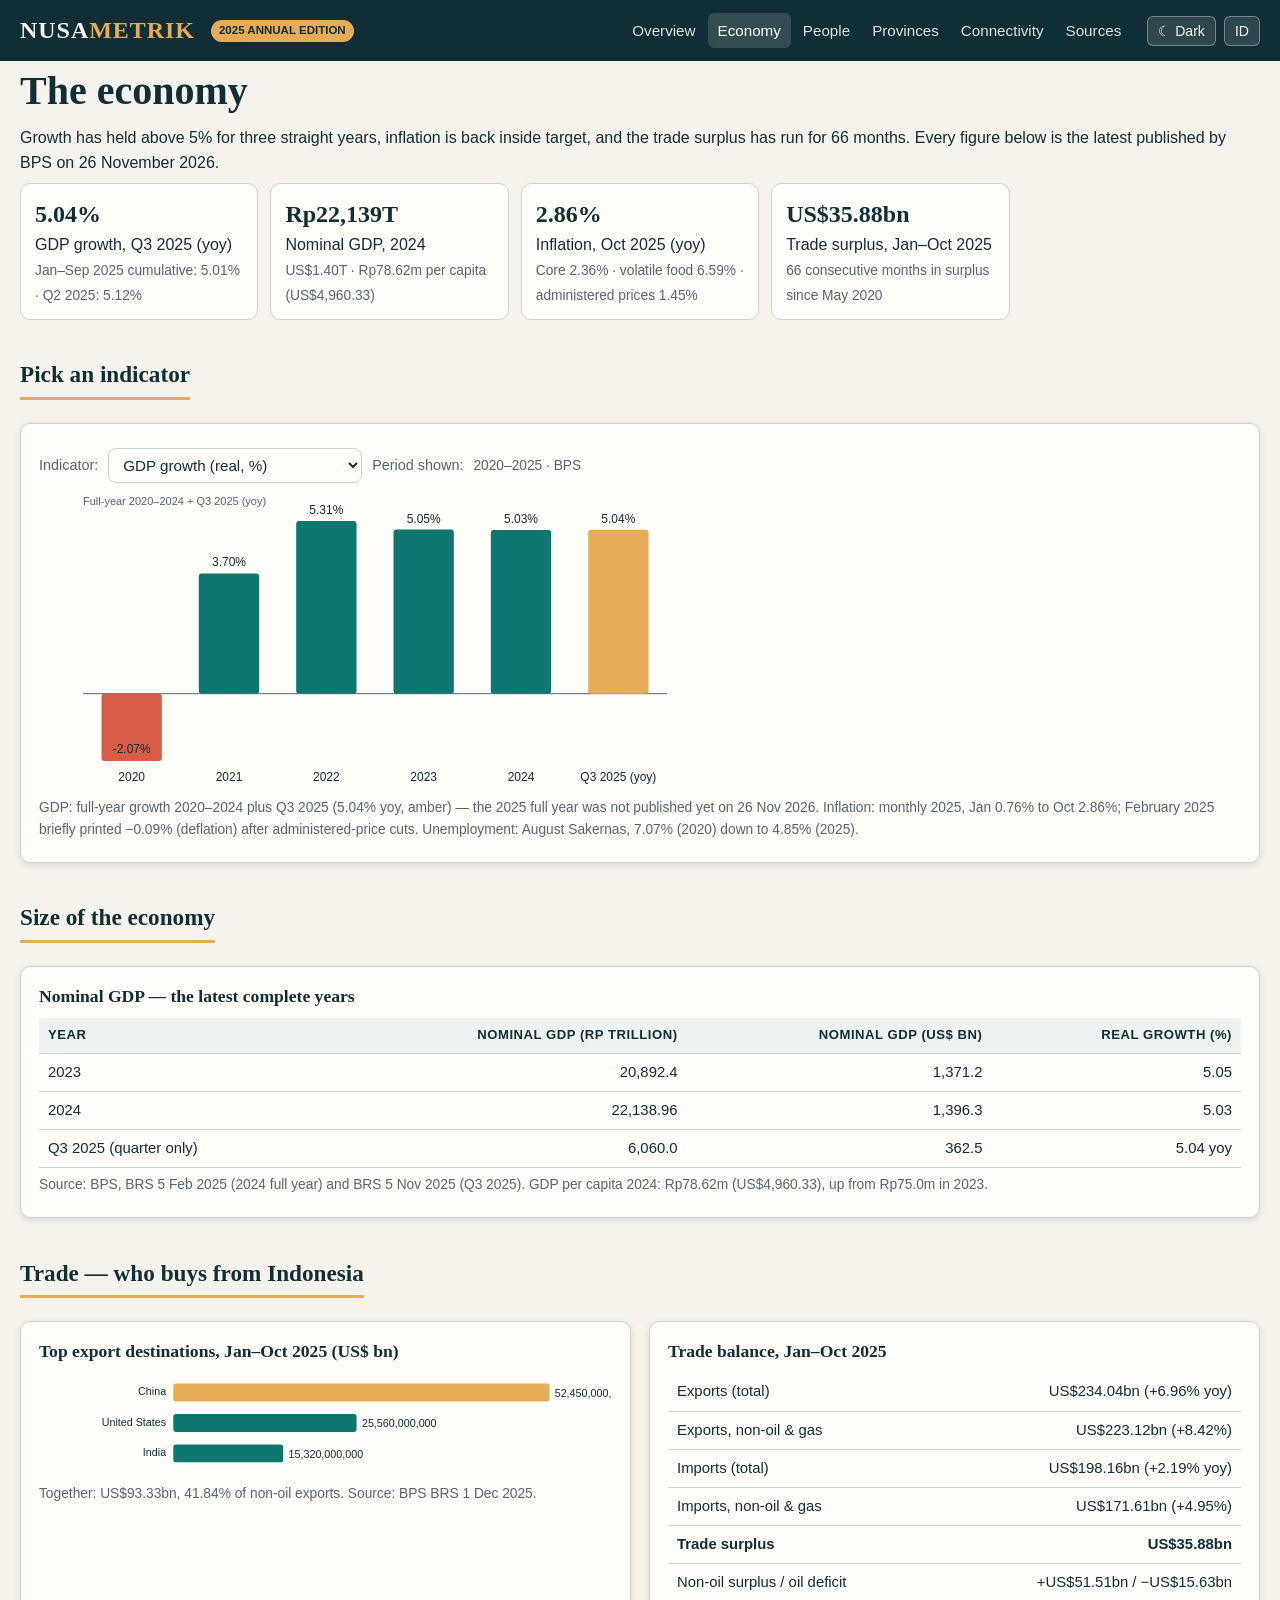
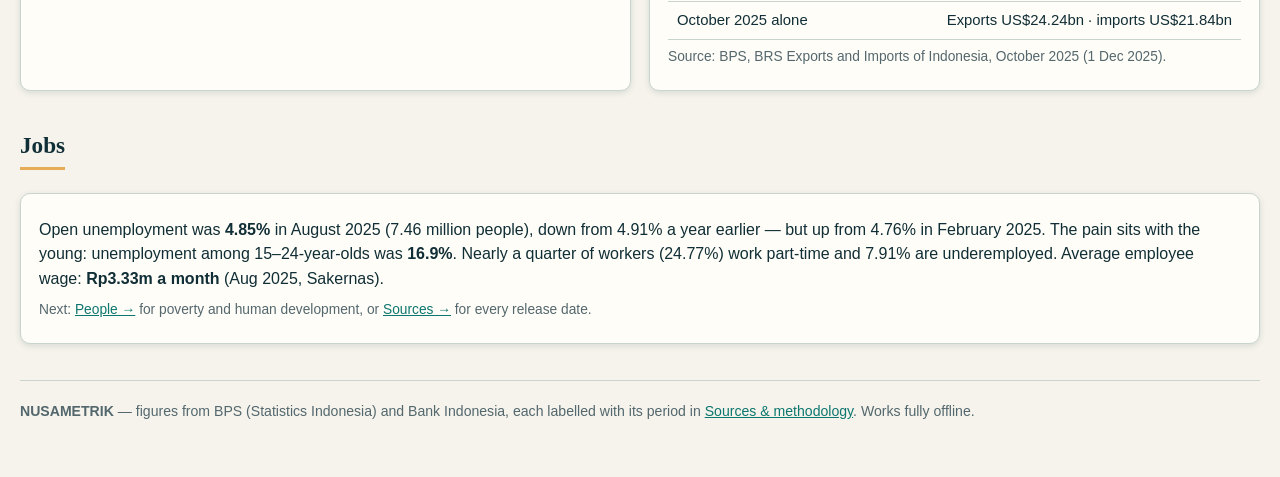
==== app/economy.html @ 6bdf1c01 "Add NUSAMETRIK entry (app)" ====
<!DOCTYPE html>
<html lang="en" data-theme="light">
<head>
<meta charset="utf-8">
<meta name="viewport" content="width=device-width, initial-scale=1">
<title>Economy — NUSAMETRIK</title>
<meta name="description" content="Indonesia's economy: GDP growth, inflation, jobs and trade — verified BPS figures as published by 26 November 2026.">
<link rel="stylesheet" href="style.css">
</head>
<body data-page="economy">
<header class="top">
  <div class="bar">
    <a class="brand" href="index.html">NUSA<b>METRIK</b></a>
    <span class="edition">2025 ANNUAL EDITION</span>
    <nav class="main" id="mainNav" aria-label="Sections">
      <a href="index.html">Overview</a>
      <a href="economy.html" aria-current="page">Economy</a>
      <a href="people.html">People</a>
      <a href="provinces.html">Provinces</a>
      <a href="connectivity.html">Connectivity</a>
      <a href="sources.html">Sources</a>
    </nav>
    <div class="controls">
      <button type="button" id="themeBtn" aria-label="Toggle dark or light theme">☾ Dark</button>
      <button type="button" id="langBtn" aria-label="Switch language">ID</button>
      <button type="button" class="menu-btn" id="menuBtn" aria-expanded="false" aria-controls="mainNav">☰ Menu</button>
    </div>
  </div>
</header>
<div class="wrap">
  <h1 data-en="The economy" data-id="Perekonomian">The economy</h1>
  <p class="lede" data-en="Growth has held above 5% for three straight years, inflation is back inside target, and the trade surplus has run for 66 months. Every figure below is the latest published by BPS on 26 November 2026." data-id="Pertumbuhan bertahan di atas 5% selama tiga tahun beruntun, inflasi kembali dalam sasaran, dan surplus dagang berjalan 66 bulan. Setiap angka di bawah ini adalah rilis terbaru BPS per 26 November 2026.">Growth has held above 5% for three straight years, inflation is back inside target, and the trade surplus has run for 66 months. Every figure below is the latest published by BPS on 26 November 2026.</p>

  <div class="stat-list">
    <div class="stat"><b class="num">5.04%</b><span data-en="GDP growth, Q3 2025 (yoy)" data-id="Pertumbuhan PDB, Kuartal III 2025 (yoy)">GDP growth, Q3 2025 (yoy)</span><br><small class="muted">Jan–Sep 2025 cumulative: 5.01% · Q2 2025: 5.12%</small></div>
    <div class="stat"><b class="num">Rp22,139T</b><span data-en="Nominal GDP, 2024" data-id="PDB nominal, 2024">Nominal GDP, 2024</span><br><small class="muted">US$1.40T · Rp78.62m per capita (US$4,960.33)</small></div>
    <div class="stat"><b class="num">2.86%</b><span data-en="Inflation, Oct 2025 (yoy)" data-id="Inflasi, Okt 2025 (yoy)">Inflation, Oct 2025 (yoy)</span><br><small class="muted">Core 2.36% · volatile food 6.59% · administered prices 1.45%</small></div>
    <div class="stat"><b class="num">US$35.88bn</b><span data-en="Trade surplus, Jan–Oct 2025" data-id="Surplus dagang, Jan–Okt 2025">Trade surplus, Jan–Oct 2025</span><br><small class="muted">66 consecutive months in surplus since May 2020</small></div>
  </div>

  <h2 data-en="Pick an indicator" data-id="Pilih indikator">Pick an indicator</h2>
  <div class="card">
    <div class="picker-row">
      <label for="indicatorPick" data-en="Indicator:" data-id="Indikator:">Indicator:</label>
      <select id="indicatorPick">
        <option value="gdp">GDP growth (real, %)</option>
        <option value="inflation">Inflation 2025, monthly (yoy, %)</option>
        <option value="unemployment">Unemployment, August (%)</option>
      </select>
      <label for="yearNote" data-en="Period shown:" data-id="Periode:">Period shown:</label>
      <span id="yearNote" class="muted">2020–2025 · BPS</span>
    </div>
    <div class="chart" id="chartPicker"></div>
    <p class="muted">GDP: full-year growth 2020–2024 plus Q3 2025 (5.04% yoy, amber) — the 2025 full year was not published yet on 26 Nov 2026. Inflation: monthly 2025, Jan 0.76% to Oct 2.86%; February 2025 briefly printed −0.09% (deflation) after administered-price cuts. Unemployment: August Sakernas, 7.07% (2020) down to 4.85% (2025).</p>
  </div>

  <h2 data-en="Size of the economy" data-id="Besarnya perekonomian">Size of the economy</h2>
  <div class="card">
    <h3 data-en="Nominal GDP — the latest complete years" data-id="PDB nominal — tahun lengkap terbaru">Nominal GDP — the latest complete years</h3>
    <table class="data">
      <thead><tr><th>Year</th><th class="num">Nominal GDP (Rp trillion)</th><th class="num">Nominal GDP (US$ bn)</th><th class="num">Real growth (%)</th></tr></thead>
      <tbody>
        <tr><td>2023</td><td class="num">20,892.4</td><td class="num">1,371.2</td><td class="num">5.05</td></tr>
        <tr><td>2024</td><td class="num">22,138.96</td><td class="num">1,396.3</td><td class="num">5.03</td></tr>
        <tr><td>Q3 2025 (quarter only)</td><td class="num">6,060.0</td><td class="num">362.5</td><td class="num">5.04 yoy</td></tr>
      </tbody>
    </table>
    <p class="muted">Source: BPS, BRS 5 Feb 2025 (2024 full year) and BRS 5 Nov 2025 (Q3 2025). GDP per capita 2024: Rp78.62m (US$4,960.33), up from Rp75.0m in 2023.</p>
  </div>

  <h2 data-en="Trade — who buys from Indonesia" data-id="Perdagangan — siapa membeli dari Indonesia">Trade — who buys from Indonesia</h2>
  <div class="grid2">
    <div class="card">
      <h3 data-en="Top export destinations, Jan–Oct 2025 (US$ bn)" data-id="Tujuan ekspor terbesar, Jan–Okt 2025 (US$ miliar)">Top export destinations, Jan–Oct 2025 (US$ bn)</h3>
      <div class="chart" id="chartTrade"></div>
      <p class="muted">Together: US$93.33bn, 41.84% of non-oil exports. Source: BPS BRS 1 Dec 2025.</p>
    </div>
    <div class="card">
      <h3 data-en="Trade balance, Jan–Oct 2025" data-id="Neraca dagang, Jan–Okt 2025">Trade balance, Jan–Oct 2025</h3>
      <table class="data">
        <tbody>
          <tr><td>Exports (total)</td><td class="num">US$234.04bn (+6.96% yoy)</td></tr>
          <tr><td>Exports, non-oil &amp; gas</td><td class="num">US$223.12bn (+8.42%)</td></tr>
          <tr><td>Imports (total)</td><td class="num">US$198.16bn (+2.19% yoy)</td></tr>
          <tr><td>Imports, non-oil &amp; gas</td><td class="num">US$171.61bn (+4.95%)</td></tr>
          <tr><td><b>Trade surplus</b></td><td class="num"><b>US$35.88bn</b></td></tr>
          <tr><td>Non-oil surplus / oil deficit</td><td class="num">+US$51.51bn / −US$15.63bn</td></tr>
          <tr><td>October 2025 alone</td><td class="num">Exports US$24.24bn · imports US$21.84bn</td></tr>
        </tbody>
      </table>
      <p class="muted">Source: BPS, BRS Exports and Imports of Indonesia, October 2025 (1 Dec 2025).</p>
    </div>
  </div>

  <h2 data-en="Jobs" data-id="Ketenagakerjaan">Jobs</h2>
  <div class="card">
    <p>Open unemployment was <b>4.85%</b> in August 2025 (7.46 million people), down from 4.91% a year earlier — but up from 4.76% in February 2025. The pain sits with the young: unemployment among 15–24-year-olds was <b>16.9%</b>. Nearly a quarter of workers (24.77%) work part-time and 7.91% are underemployed. Average employee wage: <b>Rp3.33m a month</b> (Aug 2025, Sakernas).</p>
    <p class="muted">Next: <a href="people.html">People →</a> for poverty and human development, or <a href="sources.html">Sources →</a> for every release date.</p>
  </div>

  <footer class="site">
    <p><b>NUSAMETRIK</b> — figures from BPS (Statistics Indonesia) and Bank Indonesia, each labelled with its period in <a href="sources.html">Sources &amp; methodology</a>. Works fully offline.</p>
  </footer>
</div>
<script src="data.js"></script>
<script src="main.js"></script>
</body>
</html>
---- app/style.css ----
/* NUSAMETRIK — one stylesheet for all six pages. System fonts + Georgia for
   editorial headings. Palette: Deep Ocean #102E35, Archipelago Teal #0D766E,
   Amber #E7AC57, Terracotta #D85D49, Ivory #F5F3EC, Slate #53676D (secondary
   labels only), Mist #DCE4E0. */
:root {
  --ocean: #102e35; --teal: #0d766e; --amber: #e7ac57; --terra: #d85d49;
  --ivory: #f5f3ec; --slate: #53676d; --mist: #dce4e0;
  --bg: var(--ivory); --surface: #fffdf8; --ink: var(--ocean);
  --muted: var(--slate); --line: #c9d4cf; --accent: var(--teal);
  --accent-ink: #ffffff; --chip: #eef3f1; --shadow: rgba(16, 46, 53, .12);
}
html[data-theme="dark"] {
  --bg: #0c2227; --surface: #123038; --ink: #eef4f2; --muted: #a9bdb8;
  --line: #2c4a52; --accent: #2aa79c; --accent-ink: #06231f; --chip: #17393f;
  --shadow: rgba(0, 0, 0, .35);
}
* { box-sizing: border-box; }
html { -webkit-text-size-adjust: 100%; }
body {
  margin: 0; background: var(--bg); color: var(--ink);
  font-family: -apple-system, "Segoe UI", Roboto, "Helvetica Neue", Arial, sans-serif;
  font-size: 16px; line-height: 1.55;
}
h1, h2, h3, .brand, .kpi-value { font-family: Georgia, "Times New Roman", serif; }
h1 { font-size: 2.5rem; line-height: 1.12; margin: .2em 0 .3em; }
h2 { font-size: 1.45rem; margin: 1.6em 0 .4em; border-bottom: 3px solid var(--amber); display: inline-block; padding-bottom: .15em; }
h3 { font-size: 1.1rem; margin: 1.2em 0 .3em; }
p { margin: .45em 0; }
a { color: var(--teal); }
html[data-theme="dark"] a { color: #5ecfbf; }
small, .muted { color: var(--muted); font-size: .86rem; }
.wrap { max-width: 1360px; margin: 0 auto; padding: 0 20px 48px; }
.num { font-variant-numeric: tabular-nums; }

/* ---- header / nav ---- */
header.top { background: var(--ocean); color: #f5f3ec; }
header.top .bar { max-width: 1360px; margin: 0 auto; padding: 12px 20px; display: flex; align-items: center; gap: 16px; flex-wrap: wrap; }
.brand { font-size: 1.5rem; font-weight: 700; letter-spacing: .04em; color: #f5f3ec; text-decoration: none; }
.brand b { color: var(--amber); }
.edition { background: var(--amber); color: #102e35; font-size: .72rem; font-weight: 700; padding: 2px 8px; border-radius: 20px; white-space: nowrap; }
nav.main { display: flex; gap: 2px; flex-wrap: wrap; margin-left: auto; }
nav.main a { color: #dce4e0; text-decoration: none; padding: 6px 10px; border-radius: 6px; font-size: .95rem; }
nav.main a:hover, nav.main a[aria-current="page"] { background: rgba(255, 255, 255, .14); color: #fff; }
.controls { display: flex; gap: 8px; align-items: center; }
.controls button, .controls select {
  background: rgba(255, 255, 255, .12); color: #f5f3ec; border: 1px solid rgba(255,255,255,.35);
  border-radius: 6px; padding: 6px 10px; font-size: .88rem; cursor: pointer;
}
.controls select option { color: #102e35; }
.menu-btn { display: none; }
@media (max-width: 1024px) {
  nav.main { display: none; width: 100%; flex-direction: column; }
  nav.main.open { display: flex; }
  .menu-btn { display: inline-block; }
}

/* ---- hero ---- */
.hero { background: linear-gradient(135deg, var(--ocean) 0%, #0d4a44 70%, var(--teal) 100%); color: #f5f3ec; border-radius: 0 0 18px 18px; padding: 34px 28px 30px; margin-bottom: 22px; }
.hero h1 { color: #fff; margin-top: .1em; }
.hero .tagline { font-size: 1.15rem; color: var(--amber); font-weight: 600; }
.hero p.lede { max-width: 62ch; color: #dce4e0; }
.hero .fresh { display: inline-block; margin-top: 10px; background: rgba(0,0,0,.28); border: 1px solid rgba(255,255,255,.3); padding: 5px 10px; border-radius: 6px; font-size: .85rem; }

/* ---- KPI cards ---- */
.kpis { display: grid; grid-template-columns: repeat(3, 1fr); gap: 14px; }
@media (max-width: 1024px) { .kpis { grid-template-columns: repeat(2, 1fr); } }
@media (max-width: 600px) { .kpis { grid-template-columns: 1fr; } h1 { font-size: 1.9rem; } }
.kpi { background: var(--surface); border: 1px solid var(--line); border-left: 6px solid var(--teal); border-radius: 10px; padding: 14px 16px; box-shadow: 0 2px 6px var(--shadow); }
.kpi:nth-child(3n+2) { border-left-color: var(--amber); }
.kpi:nth-child(3n) { border-left-color: var(--terra); }
.kpi-label { font-size: .82rem; text-transform: uppercase; letter-spacing: .06em; color: var(--muted); }
.kpi-value { font-size: 2.1rem; font-weight: 700; line-height: 1.1; margin: 2px 0; }
.kpi-sub { font-size: .88rem; color: var(--muted); }
.kpi-note { font-size: .9rem; margin-top: 6px; }

/* ---- insights ---- */
.insights { display: grid; grid-template-columns: 1fr 1fr; gap: 14px; margin-top: 14px; }
@media (max-width: 1024px) { .insights { grid-template-columns: 1fr; } }
.insight { background: var(--ocean); color: #f5f3ec; border-radius: 10px; padding: 16px 18px; }
.insight h3 { color: var(--amber); margin-top: 0; }
.insight p { color: #dce4e0; }

/* ---- sections / cards ---- */
.grid2 { display: grid; grid-template-columns: 1fr 1fr; gap: 18px; }
@media (max-width: 1024px) { .grid2 { grid-template-columns: 1fr; } }
.card { background: var(--surface); border: 1px solid var(--line); border-radius: 10px; padding: 16px 18px; margin-top: 14px; box-shadow: 0 2px 6px var(--shadow); }
.card h3 { margin-top: 0; }
.chart { width: 100%; overflow-x: auto; }
.chart svg { display: block; max-width: 100%; height: auto; }
.bar-label, .axis-label { font-size: 12px; fill: var(--ink); }
.axis-note { font-size: 11px; fill: var(--muted); }
.legend { font-size: .85rem; color: var(--muted); margin-top: 6px; }
.legend .sw { display: inline-block; width: 12px; height: 12px; border-radius: 3px; margin-right: 4px; vertical-align: -1px; }

/* ---- tables ---- */
table.data { width: 100%; border-collapse: collapse; font-size: .93rem; margin-top: 8px; }
table.data th, table.data td { padding: 7px 9px; border-bottom: 1px solid var(--line); text-align: left; }
table.data th { background: var(--chip); font-size: .82rem; text-transform: uppercase; letter-spacing: .04em; }
table.data td.num, table.data th.num { text-align: right; }
table.data tr:hover td { background: var(--chip); }
table.data tr.top td { font-weight: 700; }

/* ---- explorer ---- */
.explorer-bar { display: flex; gap: 10px; flex-wrap: wrap; align-items: center; margin: 12px 0; }
.explorer-bar input[type="search"], .explorer-bar select {
  padding: 9px 11px; font-size: 1rem; border: 1px solid var(--line); border-radius: 8px;
  background: var(--surface); color: var(--ink);
}
.explorer-bar input[type="search"] { flex: 1 1 220px; }
.btn { background: var(--teal); color: #fff; border: none; border-radius: 8px; padding: 9px 14px; font-size: .95rem; cursor: pointer; }
.btn:hover { filter: brightness(1.08); }
.btn.ghost { background: transparent; color: var(--teal); border: 1px solid var(--teal); }
html[data-theme="dark"] .btn.ghost { color: #5ecfbf; border-color: #5ecfbf; }
.tiles { display: grid; grid-template-columns: repeat(auto-fill, minmax(118px, 1fr)); gap: 8px; margin: 10px 0; }
.tile { background: var(--chip); border: 1px solid var(--line); border-radius: 8px; padding: 8px 10px; cursor: pointer; text-align: left; color: var(--ink); }
.tile:hover, .tile[aria-pressed="true"] { border-color: var(--teal); outline: 2px solid var(--teal); }
.tile b { display: block; font-size: .88rem; line-height: 1.25; }
.tile span { font-size: .8rem; color: var(--muted); }
.tile-group { grid-column: 1 / -1; font-size: .8rem; font-weight: 700; text-transform: uppercase; letter-spacing: .05em; color: var(--muted); margin: 14px 0 4px; }
.compare { display: grid; grid-template-columns: 1fr 1fr; gap: 14px; }
@media (max-width: 600px) { .compare { grid-template-columns: 1fr; } }
.compare select { width: 100%; padding: 9px 11px; font-size: 1rem; border: 1px solid var(--line); border-radius: 8px; background: var(--surface); color: var(--ink); }

/* ---- sources ---- */
.honest { background: #fdf3d7; border: 1px solid var(--amber); border-left: 6px solid var(--amber); border-radius: 8px; padding: 12px 16px; margin-top: 14px; color: #3d2f10; }
html[data-theme="dark"] .honest { background: #3a2f14; color: #f3e2ae; }
footer.site { border-top: 1px solid var(--line); margin-top: 36px; padding-top: 14px; color: var(--muted); font-size: .88rem; }
.picker-row { display: flex; gap: 10px; flex-wrap: wrap; align-items: center; margin: 8px 0; }
.picker-row label { font-size: .9rem; color: var(--muted); }
.picker-row select { padding: 7px 10px; font-size: .95rem; border: 1px solid var(--line); border-radius: 8px; background: var(--surface); color: var(--ink); }
.stat-list { display: grid; grid-template-columns: repeat(auto-fill, minmax(220px, 1fr)); gap: 12px; }
.stat { background: var(--surface); border: 1px solid var(--line); border-radius: 10px; padding: 12px 14px; }
.stat b { font-size: 1.5rem; font-family: Georgia, serif; display: block; }
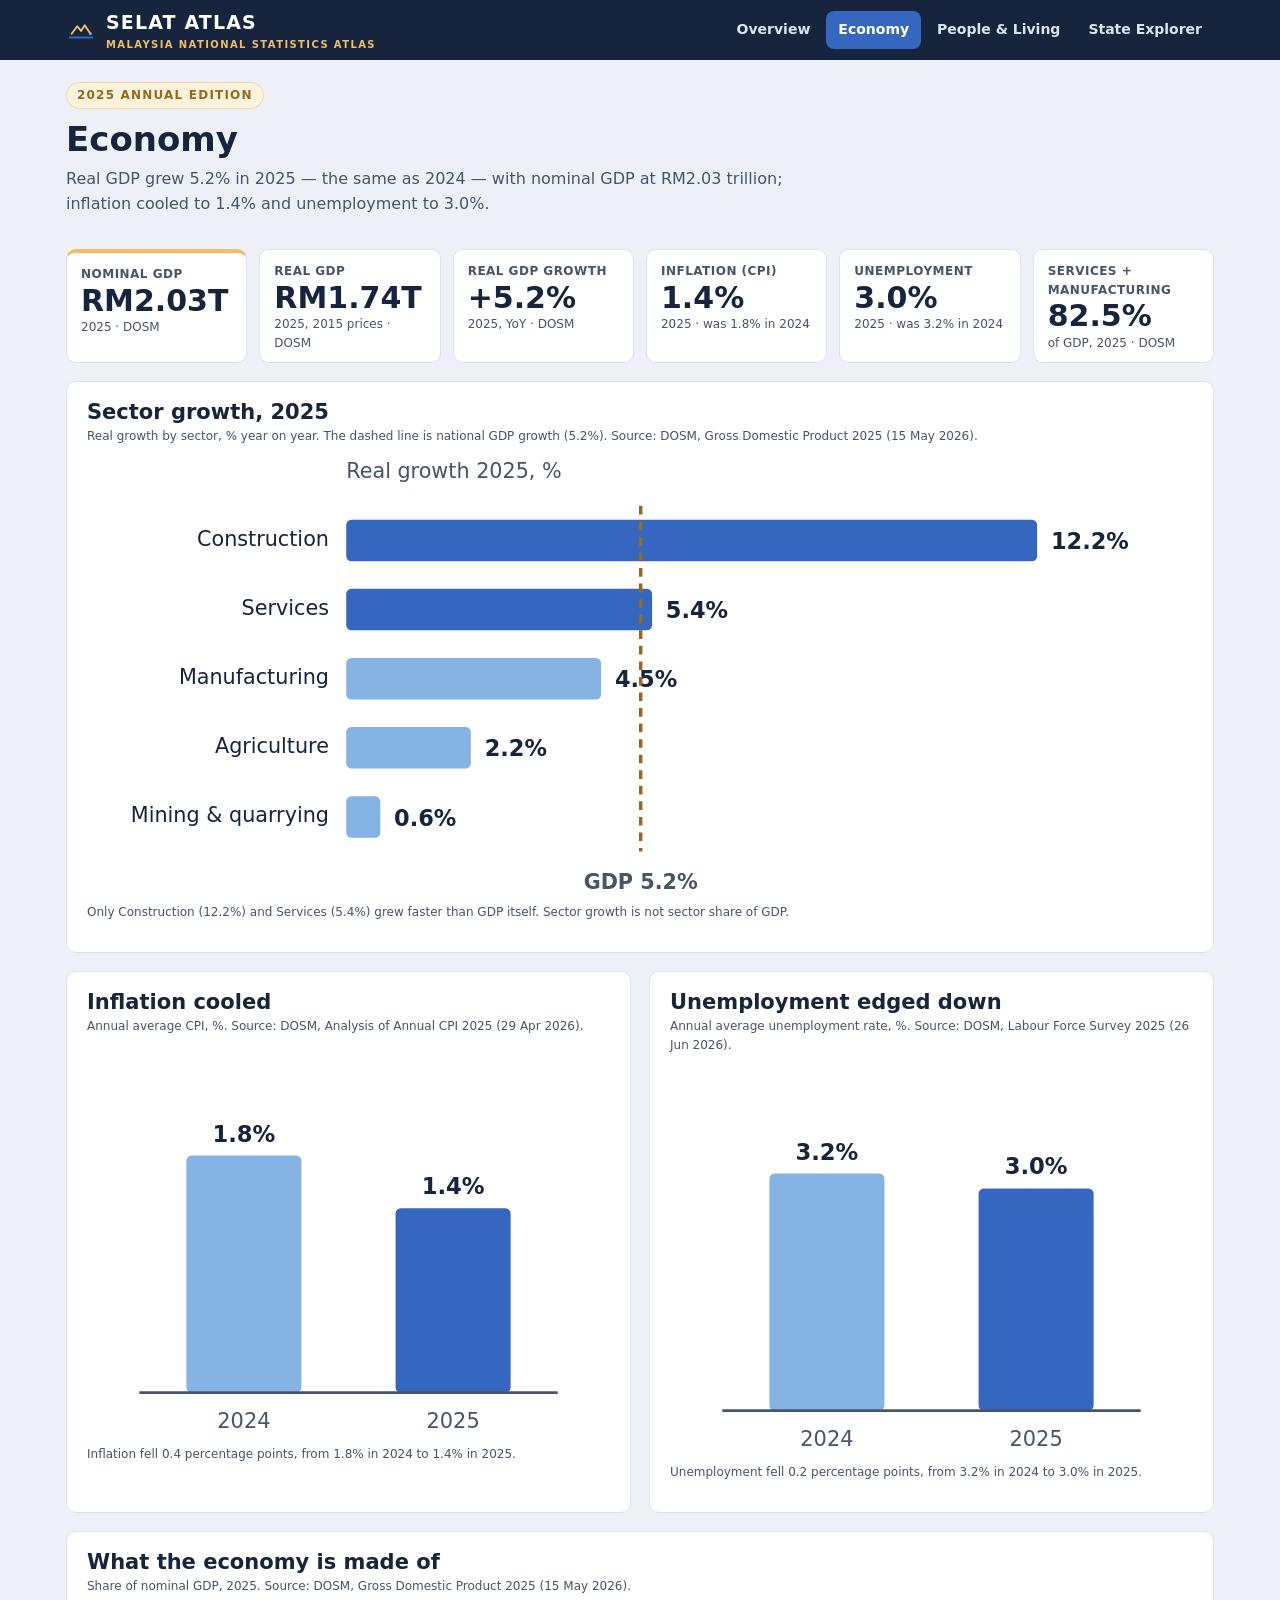
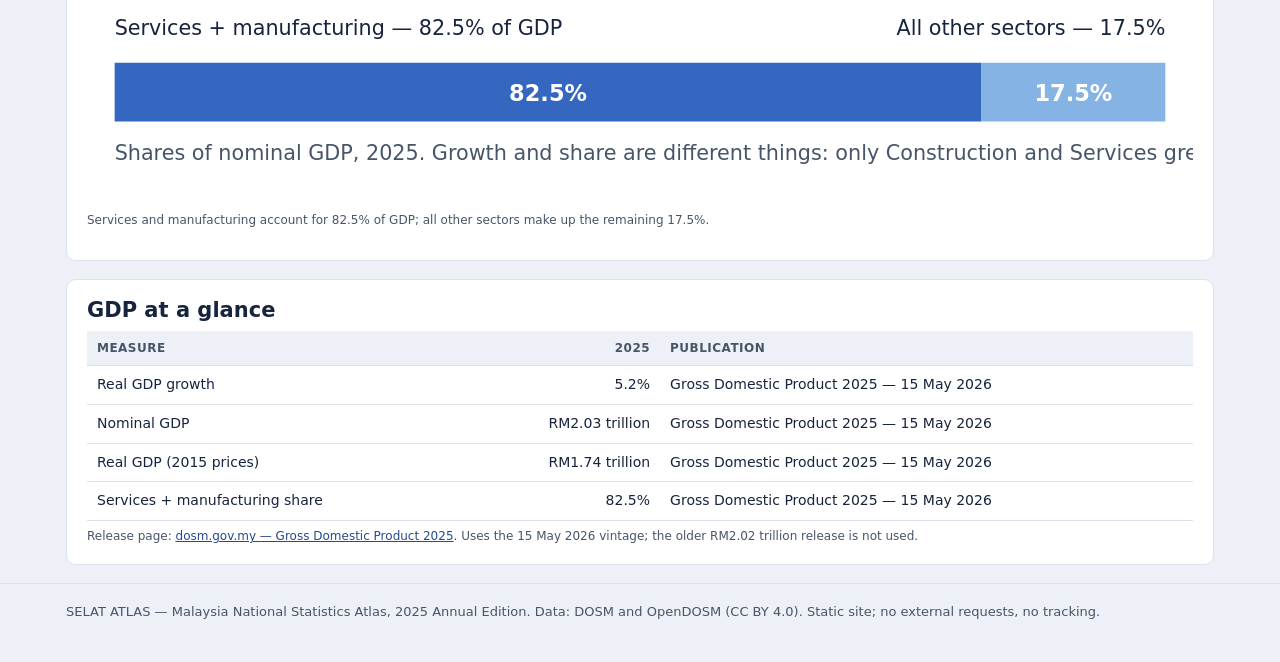
==== commit 05f9bbaa: "SELAT ATLAS v3: Malaysia National Statistics Atlas (make.fun best-national-statistics-site-20261126-" ====
--- a/app/economy.html
+++ b/app/economy.html
@@ -1,108 +1,92 @@
 <!DOCTYPE html>
-<html lang="en" data-theme="light">
+<html lang="en">
 <head>
 <meta charset="utf-8">
 <meta name="viewport" content="width=device-width, initial-scale=1">
-<title>Economy — NUSAMETRIK</title>
-<meta name="description" content="Indonesia's economy: GDP growth, inflation, jobs and trade — verified BPS figures as published by 26 November 2026.">
+<title>Economy — SELAT ATLAS</title>
+<meta name="description" content="Malaysia's economy in 2025: GDP, inflation, unemployment and sector growth. SELAT ATLAS, data from DOSM.">
 <link rel="stylesheet" href="style.css">
 </head>
 <body data-page="economy">
-<header class="top">
-  <div class="bar">
-    <a class="brand" href="index.html">NUSA<b>METRIK</b></a>
-    <span class="edition">2025 ANNUAL EDITION</span>
-    <nav class="main" id="mainNav" aria-label="Sections">
+<a class="skip" href="#main">Skip to content</a>
+<header class="masthead">
+  <div class="wrap masthead-in">
+    <a class="brand" href="index.html"><img src="logo.svg" alt="" width="30" height="30"><span>SELAT ATLAS<small>MALAYSIA NATIONAL STATISTICS ATLAS</small></span></a>
+    <button class="menu-btn" type="button" aria-expanded="false" aria-controls="mainnav">Menu</button>
+    <nav class="mainnav" id="mainnav" aria-label="Main navigation">
       <a href="index.html">Overview</a>
       <a href="economy.html" aria-current="page">Economy</a>
-      <a href="people.html">People</a>
-      <a href="provinces.html">Provinces</a>
-      <a href="connectivity.html">Connectivity</a>
-      <a href="sources.html">Sources</a>
+      <a href="people.html">People &amp; Living</a>
+      <a href="states.html">State Explorer</a>
     </nav>
-    <div class="controls">
-      <button type="button" id="themeBtn" aria-label="Toggle dark or light theme">☾ Dark</button>
-      <button type="button" id="langBtn" aria-label="Switch language">ID</button>
-      <button type="button" class="menu-btn" id="menuBtn" aria-expanded="false" aria-controls="mainNav">☰ Menu</button>
-    </div>
   </div>
 </header>
-<div class="wrap">
-  <h1 data-en="The economy" data-id="Perekonomian">The economy</h1>
-  <p class="lede" data-en="Growth has held above 5% for three straight years, inflation is back inside target, and the trade surplus has run for 66 months. Every figure below is the latest published by BPS on 26 November 2026." data-id="Pertumbuhan bertahan di atas 5% selama tiga tahun beruntun, inflasi kembali dalam sasaran, dan surplus dagang berjalan 66 bulan. Setiap angka di bawah ini adalah rilis terbaru BPS per 26 November 2026.">Growth has held above 5% for three straight years, inflation is back inside target, and the trade surplus has run for 66 months. Every figure below is the latest published by BPS on 26 November 2026.</p>
-
-  <div class="stat-list">
-    <div class="stat"><b class="num">5.04%</b><span data-en="GDP growth, Q3 2025 (yoy)" data-id="Pertumbuhan PDB, Kuartal III 2025 (yoy)">GDP growth, Q3 2025 (yoy)</span><br><small class="muted">Jan–Sep 2025 cumulative: 5.01% · Q2 2025: 5.12%</small></div>
-    <div class="stat"><b class="num">Rp22,139T</b><span data-en="Nominal GDP, 2024" data-id="PDB nominal, 2024">Nominal GDP, 2024</span><br><small class="muted">US$1.40T · Rp78.62m per capita (US$4,960.33)</small></div>
-    <div class="stat"><b class="num">2.86%</b><span data-en="Inflation, Oct 2025 (yoy)" data-id="Inflasi, Okt 2025 (yoy)">Inflation, Oct 2025 (yoy)</span><br><small class="muted">Core 2.36% · volatile food 6.59% · administered prices 1.45%</small></div>
-    <div class="stat"><b class="num">US$35.88bn</b><span data-en="Trade surplus, Jan–Oct 2025" data-id="Surplus dagang, Jan–Okt 2025">Trade surplus, Jan–Oct 2025</span><br><small class="muted">66 consecutive months in surplus since May 2020</small></div>
-  </div>
-
-  <h2 data-en="Pick an indicator" data-id="Pilih indikator">Pick an indicator</h2>
-  <div class="card">
-    <div class="picker-row">
-      <label for="indicatorPick" data-en="Indicator:" data-id="Indikator:">Indicator:</label>
-      <select id="indicatorPick">
-        <option value="gdp">GDP growth (real, %)</option>
-        <option value="inflation">Inflation 2025, monthly (yoy, %)</option>
-        <option value="unemployment">Unemployment, August (%)</option>
-      </select>
-      <label for="yearNote" data-en="Period shown:" data-id="Periode:">Period shown:</label>
-      <span id="yearNote" class="muted">2020–2025 · BPS</span>
+<main id="main">
+  <div class="wrap">
+    <div class="page-head">
+      <span class="edition">2025 Annual Edition</span>
+      <h1>Economy</h1>
+      <p class="lede">Real GDP grew 5.2% in 2025 — the same as 2024 — with nominal GDP at RM2.03 trillion; inflation cooled to 1.4% and unemployment to 3.0%.</p>
     </div>
-    <div class="chart" id="chartPicker"></div>
-    <p class="muted">GDP: full-year growth 2020–2024 plus Q3 2025 (5.04% yoy, amber) — the 2025 full year was not published yet on 26 Nov 2026. Inflation: monthly 2025, Jan 0.76% to Oct 2.86%; February 2025 briefly printed −0.09% (deflation) after administered-price cuts. Unemployment: August Sakernas, 7.07% (2020) down to 4.85% (2025).</p>
-  </div>
-
-  <h2 data-en="Size of the economy" data-id="Besarnya perekonomian">Size of the economy</h2>
-  <div class="card">
-    <h3 data-en="Nominal GDP — the latest complete years" data-id="PDB nominal — tahun lengkap terbaru">Nominal GDP — the latest complete years</h3>
-    <table class="data">
-      <thead><tr><th>Year</th><th class="num">Nominal GDP (Rp trillion)</th><th class="num">Nominal GDP (US$ bn)</th><th class="num">Real growth (%)</th></tr></thead>
-      <tbody>
-        <tr><td>2023</td><td class="num">20,892.4</td><td class="num">1,371.2</td><td class="num">5.05</td></tr>
-        <tr><td>2024</td><td class="num">22,138.96</td><td class="num">1,396.3</td><td class="num">5.03</td></tr>
-        <tr><td>Q3 2025 (quarter only)</td><td class="num">6,060.0</td><td class="num">362.5</td><td class="num">5.04 yoy</td></tr>
-      </tbody>
-    </table>
-    <p class="muted">Source: BPS, BRS 5 Feb 2025 (2024 full year) and BRS 5 Nov 2025 (Q3 2025). GDP per capita 2024: Rp78.62m (US$4,960.33), up from Rp75.0m in 2023.</p>
-  </div>
-
-  <h2 data-en="Trade — who buys from Indonesia" data-id="Perdagangan — siapa membeli dari Indonesia">Trade — who buys from Indonesia</h2>
-  <div class="grid2">
-    <div class="card">
-      <h3 data-en="Top export destinations, Jan–Oct 2025 (US$ bn)" data-id="Tujuan ekspor terbesar, Jan–Okt 2025 (US$ miliar)">Top export destinations, Jan–Oct 2025 (US$ bn)</h3>
-      <div class="chart" id="chartTrade"></div>
-      <p class="muted">Together: US$93.33bn, 41.84% of non-oil exports. Source: BPS BRS 1 Dec 2025.</p>
+    <section class="kpis" aria-label="Key economic indicators">
+      <div class="kpi accent"><div class="k-label">Nominal GDP</div><div class="k-value num">RM2.03T</div><div class="k-detail">2025 · DOSM</div></div>
+      <div class="kpi"><div class="k-label">Real GDP</div><div class="k-value num">RM1.74T</div><div class="k-detail">2025, 2015 prices · DOSM</div></div>
+      <div class="kpi"><div class="k-label">Real GDP growth</div><div class="k-value num">+5.2%</div><div class="k-detail">2025, YoY · DOSM</div></div>
+      <div class="kpi"><div class="k-label">Inflation (CPI)</div><div class="k-value num">1.4%</div><div class="k-detail">2025 · was 1.8% in 2024</div></div>
+      <div class="kpi"><div class="k-label">Unemployment</div><div class="k-value num">3.0%</div><div class="k-detail">2025 · was 3.2% in 2024</div></div>
+      <div class="kpi"><div class="k-label">Services + manufacturing</div><div class="k-value num">82.5%</div><div class="k-detail">of GDP, 2025 · DOSM</div></div>
+    </section>
+    <section class="card" aria-labelledby="sectors-title">
+      <h2 class="chart-title" id="sectors-title">Sector growth, 2025</h2>
+      <p class="chart-sub">Real growth by sector, % year on year. The dashed line is national GDP growth (5.2%). Source: DOSM, Gross Domestic Product 2025 (15 May 2026).</p>
+      <div id="chart-sectors"></div>
+      <p class="footnote">Only Construction (12.2%) and Services (5.4%) grew faster than GDP itself. Sector growth is not sector share of GDP.</p>
+    </section>
+    <div class="two-col">
+      <section class="card" aria-labelledby="inflation-title">
+        <h2 class="chart-title" id="inflation-title">Inflation cooled</h2>
+        <p class="chart-sub">Annual average CPI, %. Source: DOSM, Analysis of Annual CPI 2025 (29 Apr 2026).</p>
+        <div id="chart-inflation"></div>
+        <p class="footnote">Inflation fell 0.4 percentage points, from 1.8% in 2024 to 1.4% in 2025.</p>
+      </section>
+      <section class="card" aria-labelledby="unemp-title">
+        <h2 class="chart-title" id="unemp-title">Unemployment edged down</h2>
+        <p class="chart-sub">Annual average unemployment rate, %. Source: DOSM, Labour Force Survey 2025 (26 Jun 2026).</p>
+        <div id="chart-unemployment"></div>
+        <p class="footnote">Unemployment fell 0.2 percentage points, from 3.2% in 2024 to 3.0% in 2025.</p>
+      </section>
     </div>
-    <div class="card">
-      <h3 data-en="Trade balance, Jan–Oct 2025" data-id="Neraca dagang, Jan–Okt 2025">Trade balance, Jan–Oct 2025</h3>
+    <section class="card" aria-labelledby="mix-title">
+      <h2 class="chart-title" id="mix-title">What the economy is made of</h2>
+      <p class="chart-sub">Share of nominal GDP, 2025. Source: DOSM, Gross Domestic Product 2025 (15 May 2026).</p>
+      <div id="chart-mix"></div>
+      <p class="footnote">Services and manufacturing account for 82.5% of GDP; all other sectors make up the remaining 17.5%.</p>
+    </section>
+    <section class="card" aria-labelledby="gdp-table-title">
+      <h2 id="gdp-table-title">GDP at a glance</h2>
       <table class="data">
+        <thead><tr><th>Measure</th><th class="num">2025</th><th>Publication</th></tr></thead>
         <tbody>
-          <tr><td>Exports (total)</td><td class="num">US$234.04bn (+6.96% yoy)</td></tr>
-          <tr><td>Exports, non-oil &amp; gas</td><td class="num">US$223.12bn (+8.42%)</td></tr>
-          <tr><td>Imports (total)</td><td class="num">US$198.16bn (+2.19% yoy)</td></tr>
-          <tr><td>Imports, non-oil &amp; gas</td><td class="num">US$171.61bn (+4.95%)</td></tr>
-          <tr><td><b>Trade surplus</b></td><td class="num"><b>US$35.88bn</b></td></tr>
-          <tr><td>Non-oil surplus / oil deficit</td><td class="num">+US$51.51bn / −US$15.63bn</td></tr>
-          <tr><td>October 2025 alone</td><td class="num">Exports US$24.24bn · imports US$21.84bn</td></tr>
+          <tr><td>Real GDP growth</td><td class="num">5.2%</td><td>Gross Domestic Product 2025 — 15 May 2026</td></tr>
+          <tr><td>Nominal GDP</td><td class="num">RM2.03 trillion</td><td>Gross Domestic Product 2025 — 15 May 2026</td></tr>
+          <tr><td>Real GDP (2015 prices)</td><td class="num">RM1.74 trillion</td><td>Gross Domestic Product 2025 — 15 May 2026</td></tr>
+          <tr><td>Services + manufacturing share</td><td class="num">82.5%</td><td>Gross Domestic Product 2025 — 15 May 2026</td></tr>
         </tbody>
       </table>
-      <p class="muted">Source: BPS, BRS Exports and Imports of Indonesia, October 2025 (1 Dec 2025).</p>
-    </div>
+      <p class="src">Release page: <a href="https://www.dosm.gov.my/portal-main/release-content/gross-domestic-product-2025">dosm.gov.my — Gross Domestic Product 2025</a>. Uses the 15 May 2026 vintage; the older RM2.02 trillion release is not used.</p>
+    </section>
   </div>
-
-  <h2 data-en="Jobs" data-id="Ketenagakerjaan">Jobs</h2>
-  <div class="card">
-    <p>Open unemployment was <b>4.85%</b> in August 2025 (7.46 million people), down from 4.91% a year earlier — but up from 4.76% in February 2025. The pain sits with the young: unemployment among 15–24-year-olds was <b>16.9%</b>. Nearly a quarter of workers (24.77%) work part-time and 7.91% are underemployed. Average employee wage: <b>Rp3.33m a month</b> (Aug 2025, Sakernas).</p>
-    <p class="muted">Next: <a href="people.html">People →</a> for poverty and human development, or <a href="sources.html">Sources →</a> for every release date.</p>
+</main>
+<footer class="site-footer">
+  <div class="wrap">
+    <p>SELAT ATLAS — Malaysia National Statistics Atlas, 2025 Annual Edition. Data: DOSM and OpenDOSM (CC BY 4.0). Static site; no external requests, no tracking.</p>
   </div>
-
-  <footer class="site">
-    <p><b>NUSAMETRIK</b> — figures from BPS (Statistics Indonesia) and Bank Indonesia, each labelled with its period in <a href="sources.html">Sources &amp; methodology</a>. Works fully offline.</p>
-  </footer>
-</div>
-<script src="data.js"></script>
-<script src="main.js"></script>
+</footer>
+<script src="data-national.js"></script>
+<script src="data-states.js"></script>
+<script src="sources.js"></script>
+<script src="charts.js"></script>
+<script src="state-explorer.js"></script>
+<script src="core.js"></script>
 </body>
 </html>
--- a/app/style.css
+++ b/app/style.css
@@ -1,133 +1,161 @@
-/* NUSAMETRIK — one stylesheet for all six pages. System fonts + Georgia for
-   editorial headings. Palette: Deep Ocean #102E35, Archipelago Teal #0D766E,
-   Amber #E7AC57, Terracotta #D85D49, Ivory #F5F3EC, Slate #53676D (secondary
-   labels only), Mist #DCE4E0. */
+/* SELAT ATLAS — design system. Midnight Indigo / Cobalt / Amber on Pearl. */
 :root {
-  --ocean: #102e35; --teal: #0d766e; --amber: #e7ac57; --terra: #d85d49;
-  --ivory: #f5f3ec; --slate: #53676d; --mist: #dce4e0;
-  --bg: var(--ivory); --surface: #fffdf8; --ink: var(--ocean);
-  --muted: var(--slate); --line: #c9d4cf; --accent: var(--teal);
-  --accent-ink: #ffffff; --chip: #eef3f1; --shadow: rgba(16, 46, 53, .12);
-}
-html[data-theme="dark"] {
-  --bg: #0c2227; --surface: #123038; --ink: #eef4f2; --muted: #a9bdb8;
-  --line: #2c4a52; --accent: #2aa79c; --accent-ink: #06231f; --chip: #17393f;
-  --shadow: rgba(0, 0, 0, .35);
+  --indigo: #17243d; --cobalt: #3567c0; --deep-cobalt: #244a92; --sky: #85b3e4;
+  --amber: #f3bc65; --deep-amber: #9a681c; --teal: #087f72; --brick: #b94b45;
+  --pearl: #edf1f7; --white: #ffffff; --slate: #475569; --grid: #dce3ed;
+  --ink: #17243d; --radius: 10px;
 }
 * { box-sizing: border-box; }
 html { -webkit-text-size-adjust: 100%; }
 body {
-  margin: 0; background: var(--bg); color: var(--ink);
-  font-family: -apple-system, "Segoe UI", Roboto, "Helvetica Neue", Arial, sans-serif;
-  font-size: 16px; line-height: 1.55;
+  margin: 0; background: var(--pearl); color: var(--ink);
+  font: 15px/1.55 system-ui, "Segoe UI", Arial, sans-serif;
 }
-h1, h2, h3, .brand, .kpi-value { font-family: Georgia, "Times New Roman", serif; }
-h1 { font-size: 2.5rem; line-height: 1.12; margin: .2em 0 .3em; }
-h2 { font-size: 1.45rem; margin: 1.6em 0 .4em; border-bottom: 3px solid var(--amber); display: inline-block; padding-bottom: .15em; }
-h3 { font-size: 1.1rem; margin: 1.2em 0 .3em; }
-p { margin: .45em 0; }
-a { color: var(--teal); }
-html[data-theme="dark"] a { color: #5ecfbf; }
-small, .muted { color: var(--muted); font-size: .86rem; }
-.wrap { max-width: 1360px; margin: 0 auto; padding: 0 20px 48px; }
+h1, h2, h3 { line-height: 1.2; margin: 0 0 8px; }
+p { margin: 0 0 12px; }
+a { color: var(--deep-cobalt); }
+a:hover { text-decoration-thickness: 2px; }
+:focus-visible { outline: 3px solid var(--amber); outline-offset: 2px; }
 .num { font-variant-numeric: tabular-nums; }
+.wrap { max-width: 1200px; margin: 0 auto; padding: 0 26px; }
+.muted { color: var(--slate); }
+.small { font-size: 12px; }
+.src { font-size: 12px; color: var(--slate); margin: 6px 0 0; }
 
-/* ---- header / nav ---- */
-header.top { background: var(--ocean); color: #f5f3ec; }
-header.top .bar { max-width: 1360px; margin: 0 auto; padding: 12px 20px; display: flex; align-items: center; gap: 16px; flex-wrap: wrap; }
-.brand { font-size: 1.5rem; font-weight: 700; letter-spacing: .04em; color: #f5f3ec; text-decoration: none; }
-.brand b { color: var(--amber); }
-.edition { background: var(--amber); color: #102e35; font-size: .72rem; font-weight: 700; padding: 2px 8px; border-radius: 20px; white-space: nowrap; }
-nav.main { display: flex; gap: 2px; flex-wrap: wrap; margin-left: auto; }
-nav.main a { color: #dce4e0; text-decoration: none; padding: 6px 10px; border-radius: 6px; font-size: .95rem; }
-nav.main a:hover, nav.main a[aria-current="page"] { background: rgba(255, 255, 255, .14); color: #fff; }
-.controls { display: flex; gap: 8px; align-items: center; }
-.controls button, .controls select {
-  background: rgba(255, 255, 255, .12); color: #f5f3ec; border: 1px solid rgba(255,255,255,.35);
-  border-radius: 6px; padding: 6px 10px; font-size: .88rem; cursor: pointer;
+/* Masthead: one row, brand + nav, max 64px desktop. */
+.masthead { background: var(--indigo); color: #fff; }
+.masthead-in { display: flex; align-items: center; gap: 20px; min-height: 60px; }
+.brand { display: flex; align-items: center; gap: 10px; color: #fff; text-decoration: none; font-weight: 800; letter-spacing: .06em; font-size: 19px; white-space: nowrap; }
+.brand img { width: 30px; height: 30px; display: block; }
+.brand small { display: block; font-size: 10px; font-weight: 600; letter-spacing: .14em; color: var(--amber); }
+.mainnav { margin-left: auto; display: flex; gap: 4px; }
+.mainnav a { color: #dbe4f2; text-decoration: none; padding: 8px 12px; border-radius: 8px; font-weight: 600; font-size: 14px; }
+.mainnav a:hover { background: rgba(255,255,255,.12); color: #fff; }
+.mainnav a[aria-current="page"] { background: var(--cobalt); color: #fff; }
+.menu-btn { display: none; margin-left: auto; background: var(--cobalt); color: #fff; border: 0; border-radius: 8px; padding: 9px 14px; font: 600 14px system-ui, "Segoe UI", Arial, sans-serif; cursor: pointer; min-height: 44px; }
+
+/* Page head */
+.page-head { padding: 22px 0 4px; }
+.page-head h1 { font-size: 34px; }
+.page-head .lede { color: var(--slate); font-size: 16px; max-width: 760px; }
+.edition { display: inline-block; font-size: 12px; font-weight: 700; letter-spacing: .1em; text-transform: uppercase; color: var(--deep-amber); background: #fdf3dd; border: 1px solid #f0d9a8; border-radius: 999px; padding: 3px 10px; margin-bottom: 10px; }
+
+/* KPI grid */
+.kpis { display: grid; grid-template-columns: repeat(6, 1fr); gap: 12px; margin: 16px 0 18px; }
+.kpi { background: var(--white); border: 1px solid var(--grid); border-radius: var(--radius); padding: 12px 14px 10px; }
+.kpi .k-label { font-size: 12px; font-weight: 700; letter-spacing: .04em; text-transform: uppercase; color: var(--slate); }
+.kpi .k-value { font-size: 30px; font-weight: 800; line-height: 1.15; font-variant-numeric: tabular-nums; }
+.kpi .k-detail { font-size: 12px; color: var(--slate); }
+.kpi.accent { border-top: 4px solid var(--amber); }
+
+/* Cards + layout */
+.card { background: var(--white); border: 1px solid var(--grid); border-radius: var(--radius); padding: 18px 20px; margin-bottom: 18px; overflow-x: auto; }
+.card h2 { font-size: 21px; }
+.card h3 { font-size: 16px; }
+.hero-row { display: grid; grid-template-columns: 7fr 5fr; gap: 18px; align-items: stretch; }
+.two-col { display: grid; grid-template-columns: 1fr 1fr; gap: 18px; }
+.chart-title { font-size: 15px; font-weight: 700; margin: 0 0 2px; }
+.chart-sub { font-size: 12px; color: var(--slate); margin: 0 0 8px; }
+svg.chart { display: block; width: 100%; height: auto; }
+svg.chart text { font-family: system-ui, "Segoe UI", Arial, sans-serif; }
+.bar-label { font-size: 12px; fill: var(--ink); }
+.bar-value { font-size: 13px; font-weight: 700; fill: var(--ink); }
+.axis-label { font-size: 12px; fill: var(--slate); }
+.gridline { stroke: var(--grid); stroke-width: 1; }
+.footnote { font-size: 12px; color: var(--slate); }
+.insight { border-left: 4px solid var(--amber); background: #fffaf0; padding: 10px 14px; margin: 0 0 10px; border-radius: 0 8px 8px 0; }
+.insight strong { color: var(--indigo); }
+.navcards { display: grid; grid-template-columns: repeat(3, 1fr); gap: 12px; }
+.navcard { display: block; background: var(--white); border: 1px solid var(--grid); border-radius: var(--radius); padding: 14px 16px; text-decoration: none; color: var(--ink); }
+.navcard:hover { border-color: var(--cobalt); }
+.navcard b { display: block; font-size: 15px; color: var(--deep-cobalt); }
+.navcard span { font-size: 13px; color: var(--slate); }
+
+/* Tables */
+table.data { width: 100%; border-collapse: collapse; font-size: 14px; }
+table.data th, table.data td { text-align: left; padding: 8px 10px; border-bottom: 1px solid var(--grid); font-variant-numeric: tabular-nums; }
+table.data th { background: var(--pearl); font-size: 12px; text-transform: uppercase; letter-spacing: .04em; color: var(--slate); }
+table.data td.num, table.data th.num { text-align: right; }
+table.data tr:hover td { background: #f7f9fc; }
+
+/* State explorer controls */
+.controls { display: flex; flex-wrap: wrap; gap: 10px; align-items: center; background: var(--white); border: 1px solid var(--grid); border-radius: var(--radius); padding: 12px 14px; margin-bottom: 16px; overflow-x: auto; }
+.controls .group { display: flex; gap: 6px; align-items: center; flex-wrap: wrap; }
+.controls label { font-size: 12px; font-weight: 700; text-transform: uppercase; letter-spacing: .04em; color: var(--slate); }
+.seg { display: inline-flex; border: 1px solid var(--grid); border-radius: 8px; overflow: hidden; }
+.seg button { border: 0; background: var(--white); padding: 8px 12px; font: 600 13px system-ui, "Segoe UI", Arial, sans-serif; color: var(--ink); cursor: pointer; min-height: 40px; }
+.seg button[aria-pressed="true"] { background: var(--deep-cobalt); color: #fff; }
+.seg button + button { border-left: 1px solid var(--grid); }
+input[type="search"], select { font: 14px system-ui, "Segoe UI", Arial, sans-serif; padding: 9px 10px; border: 1px solid var(--grid); border-radius: 8px; background: var(--white); min-height: 40px; }
+input[type="search"] { min-width: 200px; }
+.btn { border: 1px solid var(--deep-cobalt); background: var(--deep-cobalt); color: #fff; border-radius: 8px; padding: 9px 14px; font: 600 14px system-ui, "Segoe UI", Arial, sans-serif; cursor: pointer; min-height: 44px; }
+.btn.ghost { background: var(--white); color: var(--deep-cobalt); }
+.btn:hover { filter: brightness(1.08); }
+
+/* Tile cartogram */
+.cartogram { display: grid; grid-template-columns: repeat(7, 1fr); grid-auto-rows: 64px; gap: 6px; }
+.tile { border: 0; border-radius: 8px; padding: 6px 4px; cursor: pointer; color: #fff; text-align: center; font-family: system-ui, "Segoe UI", Arial, sans-serif; min-height: 44px; }
+.tile .t-code { display: block; font-size: 13px; font-weight: 800; letter-spacing: .03em; }
+.tile .t-val { display: block; font-size: 12px; font-weight: 600; font-variant-numeric: tabular-nums; }
+.tile .t-name { display: block; font-size: 10px; opacity: .92; white-space: nowrap; overflow: hidden; text-overflow: ellipsis; }
+.tile[aria-pressed="true"] { outline: 3px solid var(--amber); outline-offset: 1px; }
+.tile.dim { opacity: .35; }
+.cartogram-note { font-size: 12px; color: var(--slate); }
+.legend { display: flex; align-items: center; gap: 8px; font-size: 12px; color: var(--slate); flex-wrap: wrap; }
+.legend .swatch { width: 90px; height: 10px; border-radius: 5px; }
+
+/* Comparison */
+.compare { display: grid; grid-template-columns: 1fr 1fr; gap: 14px; }
+.compare select { width: 100%; }
+.cmp-bar { height: 26px; border-radius: 6px; margin: 4px 0 2px; }
+.cmp-row { margin-bottom: 12px; }
+.cmp-row .cmp-label { font-size: 13px; font-weight: 700; }
+.cmp-row .cmp-val { font-size: 13px; font-variant-numeric: tabular-nums; }
+.bench { border-top: 1px dashed var(--grid); padding-top: 10px; margin-top: 4px; font-size: 13px; }
+.detail { background: var(--pearl); border-radius: 8px; padding: 12px 14px; }
+.detail h3 { margin-bottom: 4px; }
+.empty { padding: 18px; text-align: center; color: var(--slate); background: var(--pearl); border-radius: 8px; }
+
+/* Sources */
+.src-list { list-style: none; margin: 0; padding: 0; }
+.src-list li { padding: 10px 0; border-bottom: 1px solid var(--grid); }
+.src-list .s-title { font-weight: 700; }
+.src-list .s-meta { font-size: 12px; color: var(--slate); }
+.src-list a { word-break: break-all; }
+.method { font-size: 14px; }
+.method li { margin-bottom: 6px; }
+
+/* Footer */
+.site-footer { border-top: 1px solid var(--grid); margin-top: 8px; padding: 18px 0 28px; color: var(--slate); font-size: 13px; }
+.skip { position: absolute; left: -9999px; }
+.skip:focus { position: static; background: var(--amber); color: var(--indigo); padding: 8px 12px; display: inline-block; }
+
+/* Responsive */
+@media (max-width: 900px) {
+  .kpis { grid-template-columns: repeat(3, 1fr); }
+  .hero-row, .two-col, .compare { grid-template-columns: 1fr; }
+  .navcards { grid-template-columns: 1fr; }
+  .wrap { padding: 0 16px; }
 }
-.controls select option { color: #102e35; }
-.menu-btn { display: none; }
-@media (max-width: 1024px) {
-  nav.main { display: none; width: 100%; flex-direction: column; }
-  nav.main.open { display: flex; }
-  .menu-btn { display: inline-block; }
+@media (max-width: 640px) {
+  /* Wide charts keep full-size legibility on phones: the card scrolls
+     sideways instead of shrinking the chart to unreadable text. */
+  svg.chart.wide-chart { min-width: 520px; }
+  /* The brand subtitle does not fit next to the Menu button at 360px. */
+  .brand small { display: none; }
+  .brand { font-size: 17px; }
+  /* Indicator segments wrap to two rows instead of overflowing. */
+  .seg { flex-wrap: wrap; }
+  .seg button { flex: 1 1 40%; }
+  .masthead-in { min-height: 56px; }
+  .menu-btn { display: block; }
+  .mainnav { display: none; position: absolute; top: 56px; left: 0; right: 0; background: var(--indigo); flex-direction: column; padding: 8px 16px 14px; z-index: 10; }
+  .mainnav.open { display: flex; }
+  .mainnav a { padding: 12px; }
+  .kpis { grid-template-columns: repeat(2, 1fr); }
+  .kpi .k-value { font-size: 26px; }
+  .page-head h1 { font-size: 26px; }
+  .cartogram { grid-auto-rows: 56px; }
+  .tile .t-name { display: none; }
+  input[type="search"] { min-width: 0; width: 100%; }
 }
-
-/* ---- hero ---- */
-.hero { background: linear-gradient(135deg, var(--ocean) 0%, #0d4a44 70%, var(--teal) 100%); color: #f5f3ec; border-radius: 0 0 18px 18px; padding: 34px 28px 30px; margin-bottom: 22px; }
-.hero h1 { color: #fff; margin-top: .1em; }
-.hero .tagline { font-size: 1.15rem; color: var(--amber); font-weight: 600; }
-.hero p.lede { max-width: 62ch; color: #dce4e0; }
-.hero .fresh { display: inline-block; margin-top: 10px; background: rgba(0,0,0,.28); border: 1px solid rgba(255,255,255,.3); padding: 5px 10px; border-radius: 6px; font-size: .85rem; }
-
-/* ---- KPI cards ---- */
-.kpis { display: grid; grid-template-columns: repeat(3, 1fr); gap: 14px; }
-@media (max-width: 1024px) { .kpis { grid-template-columns: repeat(2, 1fr); } }
-@media (max-width: 600px) { .kpis { grid-template-columns: 1fr; } h1 { font-size: 1.9rem; } }
-.kpi { background: var(--surface); border: 1px solid var(--line); border-left: 6px solid var(--teal); border-radius: 10px; padding: 14px 16px; box-shadow: 0 2px 6px var(--shadow); }
-.kpi:nth-child(3n+2) { border-left-color: var(--amber); }
-.kpi:nth-child(3n) { border-left-color: var(--terra); }
-.kpi-label { font-size: .82rem; text-transform: uppercase; letter-spacing: .06em; color: var(--muted); }
-.kpi-value { font-size: 2.1rem; font-weight: 700; line-height: 1.1; margin: 2px 0; }
-.kpi-sub { font-size: .88rem; color: var(--muted); }
-.kpi-note { font-size: .9rem; margin-top: 6px; }
-
-/* ---- insights ---- */
-.insights { display: grid; grid-template-columns: 1fr 1fr; gap: 14px; margin-top: 14px; }
-@media (max-width: 1024px) { .insights { grid-template-columns: 1fr; } }
-.insight { background: var(--ocean); color: #f5f3ec; border-radius: 10px; padding: 16px 18px; }
-.insight h3 { color: var(--amber); margin-top: 0; }
-.insight p { color: #dce4e0; }
-
-/* ---- sections / cards ---- */
-.grid2 { display: grid; grid-template-columns: 1fr 1fr; gap: 18px; }
-@media (max-width: 1024px) { .grid2 { grid-template-columns: 1fr; } }
-.card { background: var(--surface); border: 1px solid var(--line); border-radius: 10px; padding: 16px 18px; margin-top: 14px; box-shadow: 0 2px 6px var(--shadow); }
-.card h3 { margin-top: 0; }
-.chart { width: 100%; overflow-x: auto; }
-.chart svg { display: block; max-width: 100%; height: auto; }
-.bar-label, .axis-label { font-size: 12px; fill: var(--ink); }
-.axis-note { font-size: 11px; fill: var(--muted); }
-.legend { font-size: .85rem; color: var(--muted); margin-top: 6px; }
-.legend .sw { display: inline-block; width: 12px; height: 12px; border-radius: 3px; margin-right: 4px; vertical-align: -1px; }
-
-/* ---- tables ---- */
-table.data { width: 100%; border-collapse: collapse; font-size: .93rem; margin-top: 8px; }
-table.data th, table.data td { padding: 7px 9px; border-bottom: 1px solid var(--line); text-align: left; }
-table.data th { background: var(--chip); font-size: .82rem; text-transform: uppercase; letter-spacing: .04em; }
-table.data td.num, table.data th.num { text-align: right; }
-table.data tr:hover td { background: var(--chip); }
-table.data tr.top td { font-weight: 700; }
-
-/* ---- explorer ---- */
-.explorer-bar { display: flex; gap: 10px; flex-wrap: wrap; align-items: center; margin: 12px 0; }
-.explorer-bar input[type="search"], .explorer-bar select {
-  padding: 9px 11px; font-size: 1rem; border: 1px solid var(--line); border-radius: 8px;
-  background: var(--surface); color: var(--ink);
-}
-.explorer-bar input[type="search"] { flex: 1 1 220px; }
-.btn { background: var(--teal); color: #fff; border: none; border-radius: 8px; padding: 9px 14px; font-size: .95rem; cursor: pointer; }
-.btn:hover { filter: brightness(1.08); }
-.btn.ghost { background: transparent; color: var(--teal); border: 1px solid var(--teal); }
-html[data-theme="dark"] .btn.ghost { color: #5ecfbf; border-color: #5ecfbf; }
-.tiles { display: grid; grid-template-columns: repeat(auto-fill, minmax(118px, 1fr)); gap: 8px; margin: 10px 0; }
-.tile { background: var(--chip); border: 1px solid var(--line); border-radius: 8px; padding: 8px 10px; cursor: pointer; text-align: left; color: var(--ink); }
-.tile:hover, .tile[aria-pressed="true"] { border-color: var(--teal); outline: 2px solid var(--teal); }
-.tile b { display: block; font-size: .88rem; line-height: 1.25; }
-.tile span { font-size: .8rem; color: var(--muted); }
-.tile-group { grid-column: 1 / -1; font-size: .8rem; font-weight: 700; text-transform: uppercase; letter-spacing: .05em; color: var(--muted); margin: 14px 0 4px; }
-.compare { display: grid; grid-template-columns: 1fr 1fr; gap: 14px; }
-@media (max-width: 600px) { .compare { grid-template-columns: 1fr; } }
-.compare select { width: 100%; padding: 9px 11px; font-size: 1rem; border: 1px solid var(--line); border-radius: 8px; background: var(--surface); color: var(--ink); }
-
-/* ---- sources ---- */
-.honest { background: #fdf3d7; border: 1px solid var(--amber); border-left: 6px solid var(--amber); border-radius: 8px; padding: 12px 16px; margin-top: 14px; color: #3d2f10; }
-html[data-theme="dark"] .honest { background: #3a2f14; color: #f3e2ae; }
-footer.site { border-top: 1px solid var(--line); margin-top: 36px; padding-top: 14px; color: var(--muted); font-size: .88rem; }
-.picker-row { display: flex; gap: 10px; flex-wrap: wrap; align-items: center; margin: 8px 0; }
-.picker-row label { font-size: .9rem; color: var(--muted); }
-.picker-row select { padding: 7px 10px; font-size: .95rem; border: 1px solid var(--line); border-radius: 8px; background: var(--surface); color: var(--ink); }
-.stat-list { display: grid; grid-template-columns: repeat(auto-fill, minmax(220px, 1fr)); gap: 12px; }
-.stat { background: var(--surface); border: 1px solid var(--line); border-radius: 10px; padding: 12px 14px; }
-.stat b { font-size: 1.5rem; font-family: Georgia, serif; display: block; }
